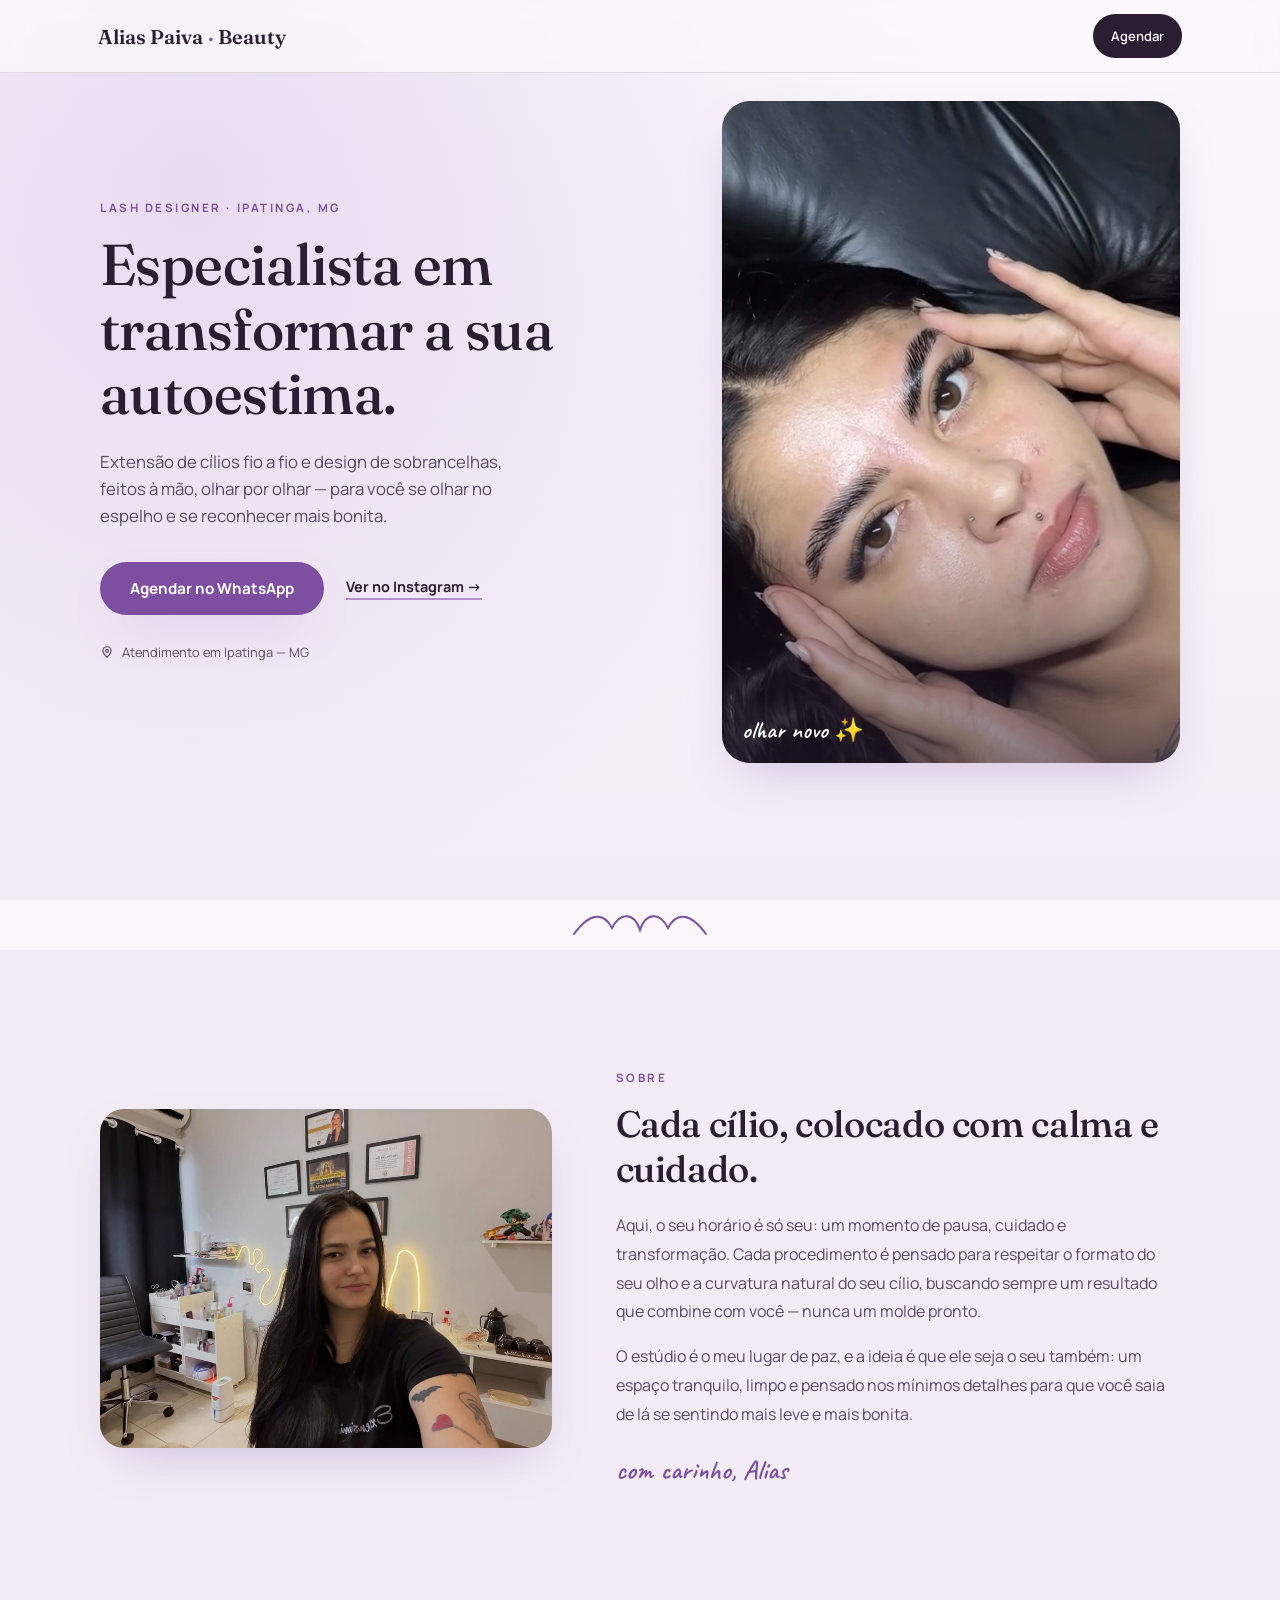
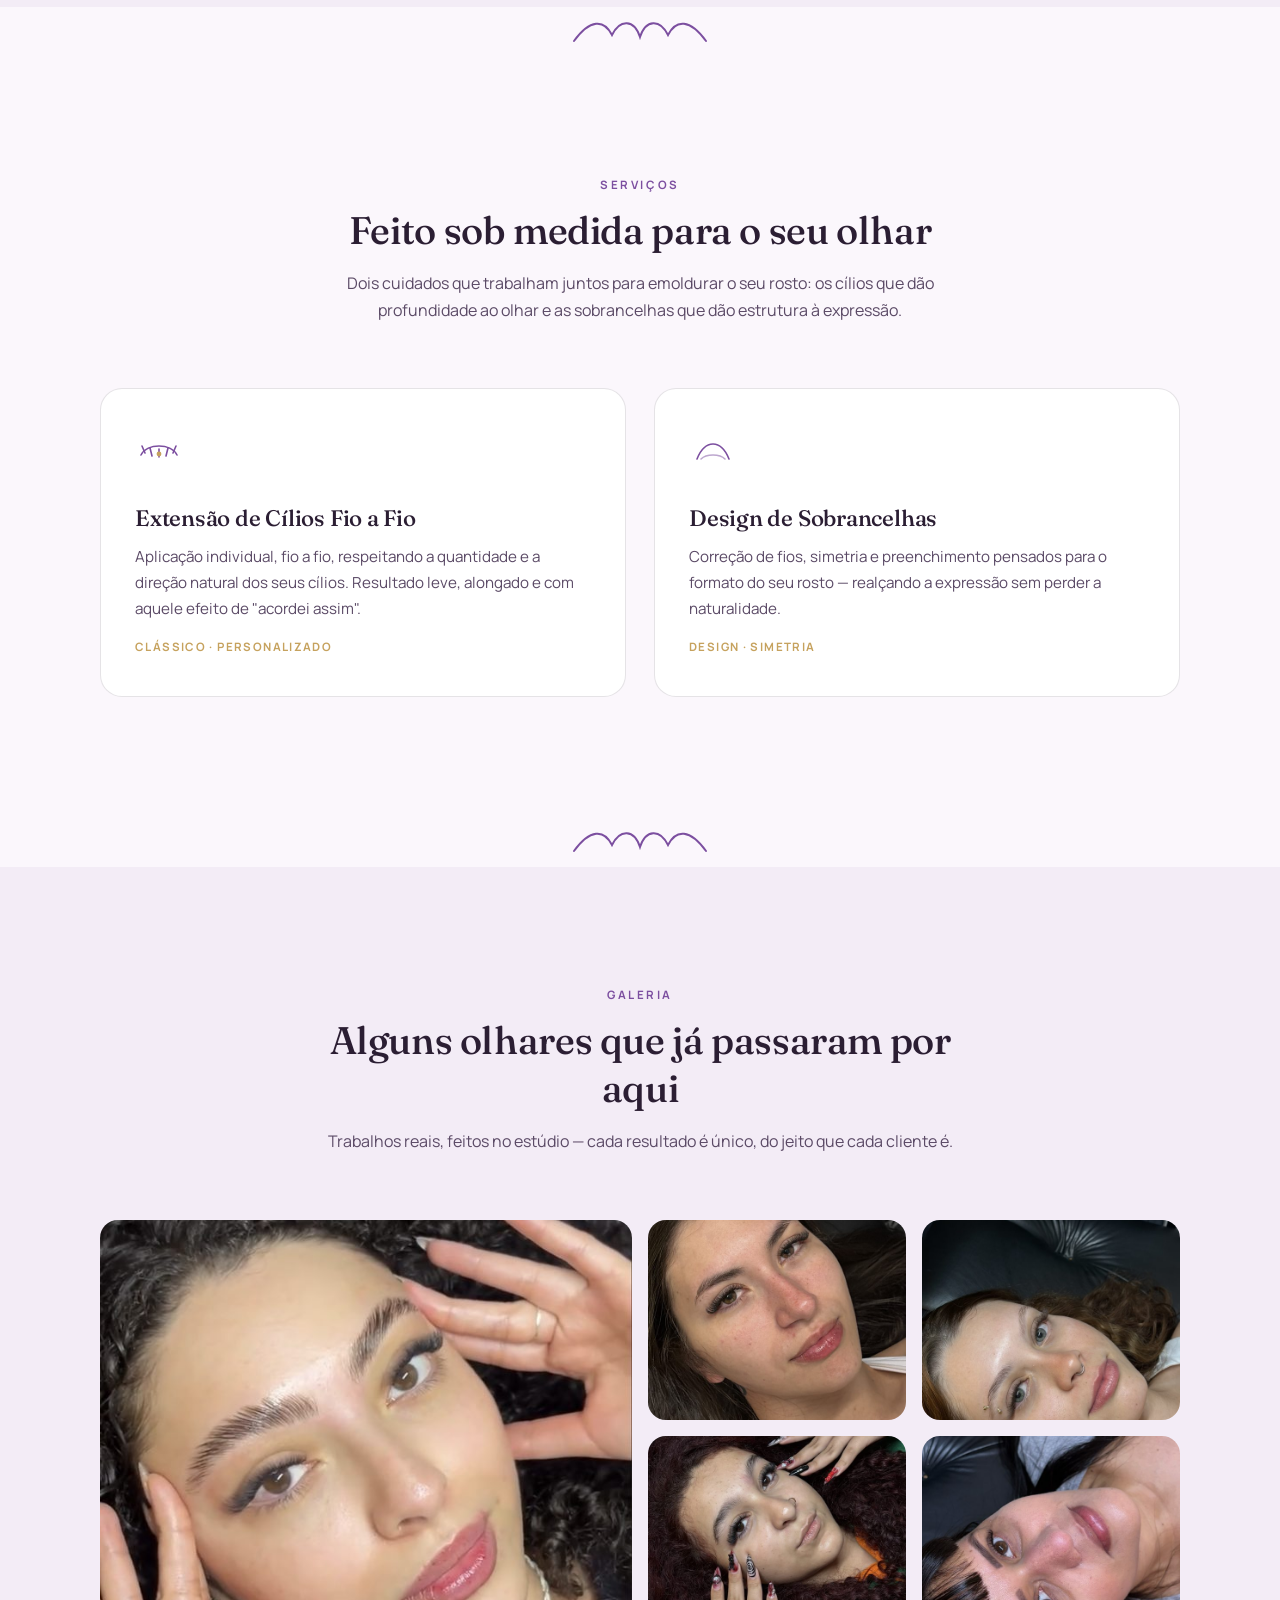
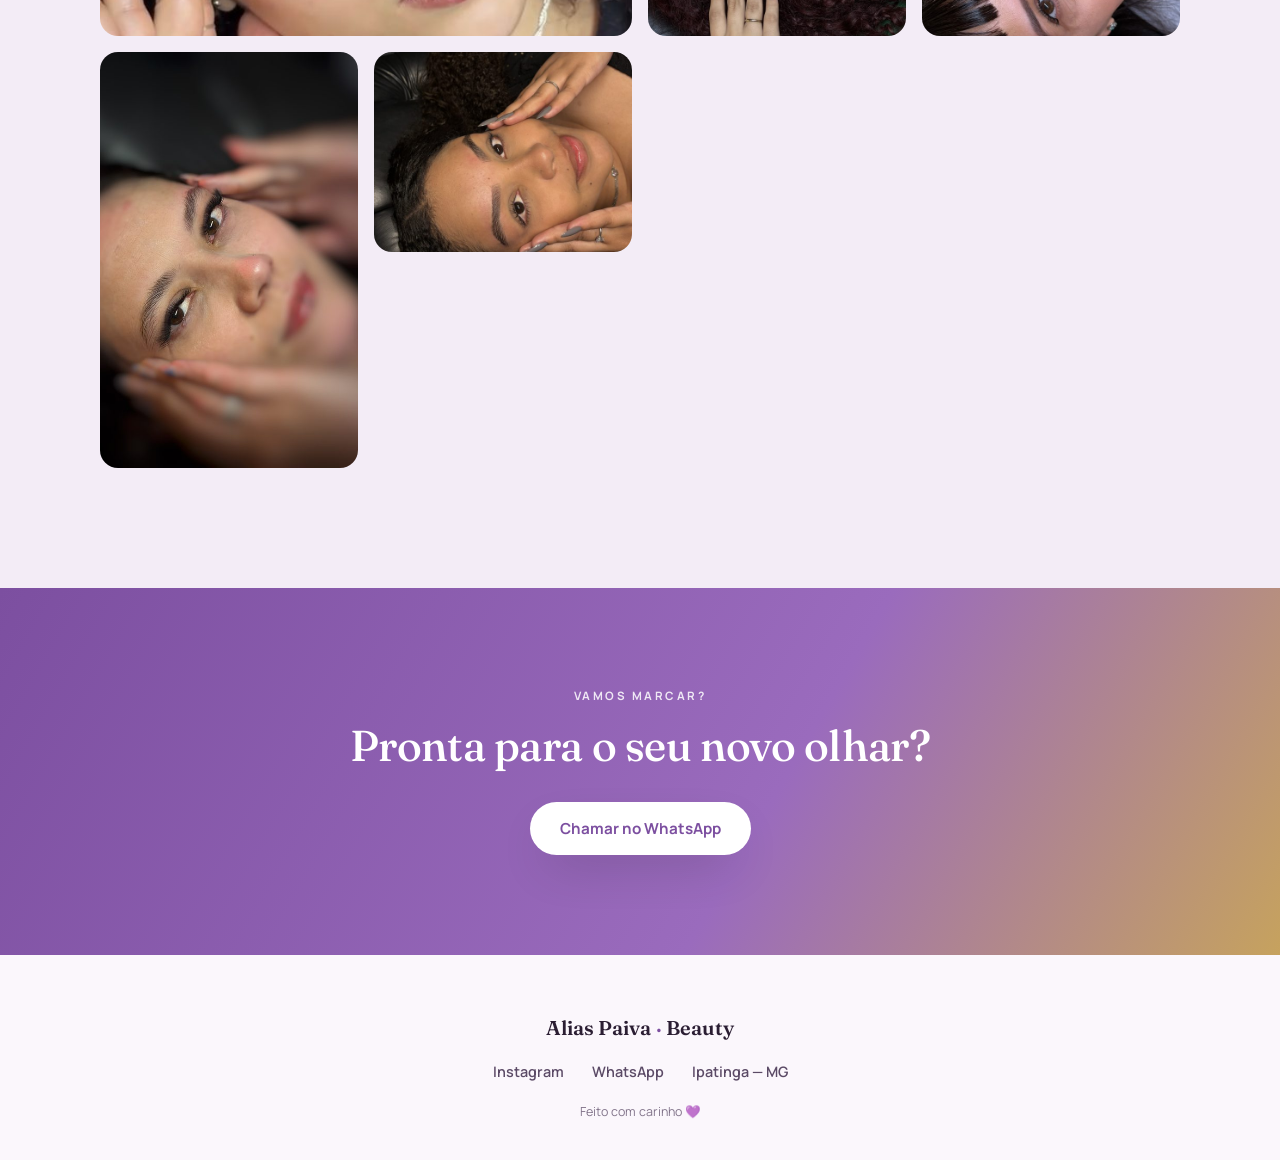
==== index.html @ c41617a6 "Atualizando-website" ====
<!DOCTYPE html>
<html lang="pt-BR">
<head>
<meta charset="UTF-8">
<meta name="viewport" content="width=device-width, initial-scale=1.0">
<title>Alias Paiva Beauty — Lash Designer em Ipatinga, MG</title>
<link rel="preconnect" href="https://fonts.googleapis.com">
<link rel="preconnect" href="https://fonts.gstatic.com" crossorigin>
<link href="https://fonts.googleapis.com/css2?family=Fraunces:opsz,wght@9..144,300;9..144,400;9..144,500;9..144,600;9..144,700&family=Manrope:wght@400;500;600;700;800&family=Caveat:wght@500;600&display=swap" rel="stylesheet">
<link rel="stylesheet" href="css/style.css">
</head>
<body>

<header>
  <div class="nav-inner">
    <div class="logotype">Alias Paiva <span class="dot">·</span> Beauty</div>
    <a class="nav-cta" href="https://api.whatsapp.com/send/?phone=553180142400&text=Ol%C3%A1!%20Vim%20pelo%20site%20e%20quero%20agendar%20um%20hor%C3%A1rio%20%F0%9F%92%9C" target="_blank" rel="noopener">Agendar</a>
  </div>
</header>

<section class="hero">
  <div class="hero-bg"></div>
  <div class="container hero-grid">
    <div class="hero-copy">
      <div class="eyebrow">Lash Designer · Ipatinga, MG</div>
      <h1>Especialista em transformar a sua autoestima.</h1>
      <p>Extensão de cílios fio a fio e design de sobrancelhas, feitos à mão, olhar por olhar — para você se olhar no espelho e se reconhecer mais bonita.</p>
      <div class="hero-actions">
        <a class="btn-primary" href="https://api.whatsapp.com/send/?phone=553180142400&text=Ol%C3%A1!%20Vim%20pelo%20site%20e%20quero%20agendar%20um%20hor%C3%A1rio%20%F0%9F%92%9C" target="_blank" rel="noopener">
          Agendar no WhatsApp
        </a>
        <a class="btn-secondary" href="https://www.instagram.com/_aliaspaivabeauty/" target="_blank" rel="noopener">Ver no Instagram →</a>
      </div>
      <div class="location-badge">
        <svg viewBox="0 0 24 24" fill="none" stroke="currentColor" stroke-width="2"><path d="M12 21s-7-6.2-7-11a7 7 0 0 1 14 0c0 4.8-7 11-7 11z"/><circle cx="12" cy="10" r="2.5"/></svg>
        Atendimento em Ipatinga — MG
      </div>
    </div>
    <div class="hero-photo">
      <img src="images/hero.jpg" alt="Resultado de extensão de cílios fio a fio feito por Alias Paiva">
      <div class="hero-photo-caption">olhar novo ✨</div>
    </div>
  </div>
</section>

<div class="lash-divider">
  <svg viewBox="0 0 140 34"><path d="M4 26 C 20 4, 34 4, 42 20 C 50 4, 64 4, 70 22 C 76 4, 90 4, 98 20 C 106 4, 120 4, 136 26"/></svg>
</div>

<section class="about">
  <div class="container about-grid">
    <div class="about-photo reveal">
      <img src="images/about.jpg" alt="Alias Paiva em seu espaço de trabalho, o estúdio de lash design">
    </div>
    <div class="about-copy reveal">
      <div class="eyebrow">Sobre</div>
      <h2>Cada cílio, colocado com calma e cuidado.</h2>
      <p>Aqui, o seu horário é só seu: um momento de pausa, cuidado e transformação. Cada procedimento é pensado para respeitar o formato do seu olho e a curvatura natural do seu cílio, buscando sempre um resultado que combine com você — nunca um molde pronto.</p>
      <p>O estúdio é o meu lugar de paz, e a ideia é que ele seja o seu também: um espaço tranquilo, limpo e pensado nos mínimos detalhes para que você saia de lá se sentindo mais leve e mais bonita.</p>
      <div class="about-signature script">com carinho, Alias</div>
    </div>
  </div>
</section>

<div class="lash-divider">
  <svg viewBox="0 0 140 34"><path d="M4 26 C 20 4, 34 4, 42 20 C 50 4, 64 4, 70 22 C 76 4, 90 4, 98 20 C 106 4, 120 4, 136 26"/></svg>
</div>

<section class="services">
  <div class="container">
    <div class="section-head reveal">
      <div class="eyebrow">Serviços</div>
      <h2>Feito sob medida para o seu olhar</h2>
      <p>Dois cuidados que trabalham juntos para emoldurar o seu rosto: os cílios que dão profundidade ao olhar e as sobrancelhas que dão estrutura à expressão.</p>
    </div>
    <div class="services-grid">
      <div class="service-card reveal">
        <svg class="service-icon" viewBox="0 0 48 48" fill="none" stroke="#7C4FA0" stroke-width="1.6"><path d="M6 26c6-12 30-12 36 0" stroke-linecap="round"/><path d="M10 24 L7 17M17 27 L15 19M24 28 L24 20M31 27 L33 19M38 24 L41 17" stroke-linecap="round"/><circle cx="24" cy="25" r="2.4" fill="#C6A25E" stroke="none"/></svg>
        <h3>Extensão de Cílios Fio a Fio</h3>
        <p>Aplicação individual, fio a fio, respeitando a quantidade e a direção natural dos seus cílios. Resultado leve, alongado e com aquele efeito de "acordei assim".</p>
        <span class="tag">Clássico · Personalizado</span>
      </div>
      <div class="service-card reveal">
        <svg class="service-icon" viewBox="0 0 48 48" fill="none" stroke="#7C4FA0" stroke-width="1.6"><path d="M8 30c4-10 10-15 16-15s12 5 16 15" stroke-linecap="round"/><path d="M12 30c3-3 6-4 12-4s9 1 12 4" stroke-linecap="round" opacity="0.5"/></svg>
        <h3>Design de Sobrancelhas</h3>
        <p>Correção de fios, simetria e preenchimento pensados para o formato do seu rosto — realçando a expressão sem perder a naturalidade.</p>
        <span class="tag">Design · Simetria</span>
      </div>
    </div>
  </div>
</section>

<div class="lash-divider">
  <svg viewBox="0 0 140 34"><path d="M4 26 C 20 4, 34 4, 42 20 C 50 4, 64 4, 70 22 C 76 4, 90 4, 98 20 C 106 4, 120 4, 136 26"/></svg>
</div>

<section class="gallery">
  <div class="container">
    <div class="section-head reveal">
      <div class="eyebrow">Galeria</div>
      <h2>Alguns olhares que já passaram por aqui</h2>
      <p>Trabalhos reais, feitos no estúdio — cada resultado é único, do jeito que cada cliente é.</p>
    </div>
    <div class="gallery-grid">
      <div class="gallery-item reveal"><img src="images/gallery1.jpg" alt="Resultado combo cílios e sobrancelha em cliente de cabelo cacheado" loading="lazy"><span class="gallery-cap">Combo completo</span></div>
      <div class="gallery-item reveal"><img src="images/gallery2.jpg" alt="Detalhe de sobrancelha e cílios finalizados" loading="lazy"><span class="gallery-cap">Detalhe do olhar</span></div>
      <div class="gallery-item reveal"><img src="images/gallery3.jpg" alt="Resultado de cílios com olhos verdes" loading="lazy"><span class="gallery-cap">Efeito alongado</span></div>
      <div class="gallery-item reveal"><img src="images/gallery4.jpg" alt="Cliente após procedimento de lash design com unhas decoradas" loading="lazy"><span class="gallery-cap">Resultado do dia</span></div>
      <div class="gallery-item reveal"><img src="images/gallery5.jpg" alt="Detalhe de aplicação de cílios" loading="lazy"><span class="gallery-cap">No detalhe</span></div>
      <div class="gallery-item reveal"><img src="images/gallery6.jpg" alt="Resultado de extensão de cílios fio a fio, olhar aberto" loading="lazy"><span class="gallery-cap">Fio a fio · natural</span></div>
      <div class="gallery-item reveal"><img src="images/gallery7.jpg" alt="Resultado final de design de sobrancelha e cílios" loading="lazy"><span class="gallery-cap">Sobrancelha + cílios</span></div>
    </div>
  </div>
</section>

<section class="cta-band">
  <div class="container">
    <div class="eyebrow reveal">Vamos marcar?</div>
    <h2 class="reveal">Pronta para o seu novo olhar?</h2>
    <a class="btn-primary reveal" href="https://api.whatsapp.com/send/?phone=553180142400&text=Ol%C3%A1!%20Vim%20pelo%20site%20e%20quero%20agendar%20um%20hor%C3%A1rio%20%F0%9F%92%9C" target="_blank" rel="noopener">Chamar no WhatsApp</a>
  </div>
</section>

<footer>
  <div class="container">
    <div class="logotype">Alias Paiva <span class="dot">·</span> Beauty</div>
    <div class="footer-links">
      <a href="https://www.instagram.com/_aliaspaivabeauty/" target="_blank" rel="noopener">Instagram</a>
      <a href="https://api.whatsapp.com/send/?phone=553180142400" target="_blank" rel="noopener">WhatsApp</a>
      <a href="#top">Ipatinga — MG</a>
    </div>
    <div class="fine">Feito com carinho 💜</div>
  </div>
</footer>

<script src="js/script.js"></script>

</body>
</html>
---- css/style.css ----
:root{
    --cream:#FBF7FC;
    --cream-2:#F3ECF6;
    --plum:#2B1E33;
    --plum-soft:#5B4A66;
    --lilac:#B48FCE;
    --lilac-deep:#7C4FA0;
    --lilac-pale:#E7D9F0;
    --gold:#C6A25E;
    --blush:#F1DEE5;
    --line:rgba(43,30,51,0.12);
    --shadow: 0 20px 50px -20px rgba(124,79,160,0.35);
  }

  *{margin:0;padding:0;box-sizing:border-box;}

  html{scroll-behavior:smooth;}

  body{
    font-family:'Manrope', sans-serif;
    background:var(--cream);
    color:var(--plum);
    -webkit-font-smoothing:antialiased;
    overflow-x:hidden;
  }

  @media (prefers-reduced-motion: reduce){
    *{animation-duration:0.01ms !important; animation-iteration-count:1 !important; transition-duration:0.01ms !important; scroll-behavior:auto !important;}
  }

  h1,h2,h3, .display{
    font-family:'Fraunces', serif;
    font-weight:500;
    letter-spacing:-0.01em;
    color:var(--plum);
  }

  .script{
    font-family:'Caveat', cursive;
    font-weight:600;
    color:var(--lilac-deep);
  }

  a{color:inherit; text-decoration:none;}

  .container{
    max-width:1120px;
    margin:0 auto;
    padding:0 20px;
  }

  .eyebrow{
    font-size:0.72rem;
    letter-spacing:0.22em;
    text-transform:uppercase;
    font-weight:700;
    color:var(--lilac-deep);
  }

  /* ---------- SIGNATURE SVG LASH DIVIDER ---------- */
  .lash-divider{
    display:flex;
    justify-content:center;
    padding:8px 0;
  }
  .lash-divider svg{
    width:140px;
    height:34px;
    overflow:visible;
  }
  .lash-divider path{
    fill:none;
    stroke:var(--lilac-deep);
    stroke-width:2;
    stroke-linecap:round;
    stroke-dasharray:260;
    stroke-dashoffset:260;
    transition:stroke-dashoffset 1.4s cubic-bezier(.4,0,.2,1);
  }
  .lash-divider.in-view path{ stroke-dashoffset:0; }

  /* ---------- HEADER ---------- */
  header{
    position:fixed;
    top:0; left:0; right:0;
    z-index:100;
    background:rgba(251,247,252,0.82);
    backdrop-filter:blur(10px);
    border-bottom:1px solid var(--line);
  }
  .nav-inner{
    display:flex;
    align-items:center;
    justify-content:space-between;
    padding:14px 18px;
    max-width:1120px;
    margin:0 auto;
    gap:12px;
  }
  .logotype{
    display:flex;
    align-items:baseline;
    gap:5px;
    font-family:'Fraunces', serif;
    font-size:clamp(1rem, 3.6vw, 1.25rem);
    font-weight:600;
    white-space:nowrap;
  }
  .logotype .dot{ color:var(--lilac-deep); }
  .nav-cta{
    display:inline-flex;
    align-items:center;
    gap:8px;
    background:var(--plum);
    color:var(--cream);
    padding:11px 18px;
    border-radius:999px;
    font-size:0.82rem;
    font-weight:600;
    white-space:nowrap;
    min-height:44px;
    transition:transform .25s ease, background .25s ease;
  }
  .nav-cta:hover{ background:var(--lilac-deep); transform:translateY(-2px); }

  /* ---------- HERO ---------- */
  .hero{
    position:relative;
    min-height:100svh;
    display:flex;
    align-items:center;
    padding-top:84px;
    overflow:hidden;
  }
  .hero-bg{
    position:absolute;
    inset:0;
    background:
      radial-gradient(circle at 15% 20%, rgba(180,143,206,0.25), transparent 55%),
      linear-gradient(180deg, var(--cream) 0%, var(--cream-2) 100%);
    z-index:0;
  }
  .hero-grid{
    position:relative;
    z-index:1;
    display:grid;
    grid-template-columns:1.05fr 0.85fr;
    gap:56px;
    align-items:center;
    width:100%;
  }
  .hero-copy .eyebrow{ margin-bottom:18px; }
  .hero-copy h1{
    font-size:clamp(1.9rem, 7vw, 3.6rem);
    line-height:1.12;
    margin-bottom:22px;
  }
  .hero-copy p{
    font-size:1.05rem;
    color:var(--plum-soft);
    max-width:440px;
    margin-bottom:32px;
    line-height:1.6;
  }
  .hero-actions{
    display:flex;
    align-items:center;
    gap:22px;
    flex-wrap:wrap;
  }
  .btn-primary{
    display:inline-flex;
    align-items:center;
    gap:10px;
    background:var(--lilac-deep);
    color:#fff;
    padding:16px 30px;
    border-radius:999px;
    font-weight:700;
    font-size:0.95rem;
    box-shadow:var(--shadow);
    transition:transform .25s ease, box-shadow .25s ease;
  }
  .btn-primary:hover{ transform:translateY(-3px); box-shadow:0 24px 46px -18px rgba(124,79,160,0.5); }
  .btn-secondary{
    font-weight:700;
    font-size:0.9rem;
    color:var(--plum);
    border-bottom:2px solid var(--lilac);
    padding-bottom:2px;
  }
  .location-badge{
    display:inline-flex;
    align-items:center;
    gap:8px;
    font-size:0.8rem;
    color:var(--plum-soft);
    margin-top:28px;
  }
  .location-badge svg{ width:14px; height:14px; }

  .hero-photo{
    position:relative;
    border-radius:28px;
    overflow:hidden;
    aspect-ratio:9/13;
    box-shadow:var(--shadow);
    animation:kenburns 18s ease-in-out infinite alternate;
  }
  .hero-photo img{
    width:100%; height:100%; object-fit:cover; display:block;
  }
  .hero-photo::after{
    content:'';
    position:absolute; inset:0;
    background:linear-gradient(180deg, transparent 55%, rgba(43,30,51,0.55) 100%);
  }
  .hero-photo-caption{
    position:absolute;
    left:20px; bottom:18px;
    z-index:2;
    color:#fff;
    font-family:'Caveat', cursive;
    font-size:1.5rem;
    font-weight:600;
  }
  @keyframes kenburns{
    0%{ transform:scale(1); }
    100%{ transform:scale(1.06); }
  }

  /* ---------- SECTION GENERIC ---------- */
  section{ position:relative; padding:120px 0; }
  .reveal{
    opacity:0;
    transform:translateY(28px);
    transition:opacity .9s ease, transform .9s ease;
  }
  .reveal.in-view{ opacity:1; transform:translateY(0); }

  .section-head{
    text-align:center;
    max-width:640px;
    margin:0 auto 64px;
  }
  .section-head h2{
    font-size:clamp(1.8rem, 3vw, 2.5rem);
    margin-top:14px;
  }
  .section-head p{
    color:var(--plum-soft);
    margin-top:16px;
    line-height:1.7;
  }

  /* ---------- ABOUT ---------- */
  .about{ background:var(--cream-2); }
  .about-grid{
    display:grid;
    grid-template-columns:0.8fr 1fr;
    gap:64px;
    align-items:center;
  }
  .about-photo{
    position:relative;
    border-radius:24px;
    overflow:hidden;
    box-shadow:var(--shadow);
  }
  .about-photo img{ width:100%; display:block; }
  .about-photo::before{
    content:'';
    position:absolute;
    inset:-14px;
    border:1.5px solid var(--lilac);
    border-radius:30px;
    z-index:-1;
    transform:translate(14px,14px);
  }
  .about-copy .eyebrow{ margin-bottom:16px; }
  .about-copy h2{ font-size:clamp(1.7rem,3vw,2.3rem); margin-bottom:20px; }
  .about-copy p{ color:var(--plum-soft); line-height:1.8; margin-bottom:16px; }
  .about-signature{ margin-top:24px; font-size:1.7rem; }

  /* ---------- SERVICES ---------- */
  .services-grid{
    display:grid;
    grid-template-columns:repeat(2, 1fr);
    gap:28px;
  }
  .service-card{
    background:#fff;
    border:1px solid var(--line);
    border-radius:22px;
    padding:40px 34px;
    transition:transform .35s ease, box-shadow .35s ease;
  }
  .service-card:hover{ transform:translateY(-6px); box-shadow:var(--shadow); }
  .service-icon{
    width:48px; height:48px;
    margin-bottom:22px;
  }
  .service-card h3{ font-size:1.4rem; margin-bottom:12px; }
  .service-card p{ color:var(--plum-soft); line-height:1.7; font-size:0.95rem; }
  .service-card .tag{
    display:inline-block;
    margin-top:18px;
    font-size:0.72rem;
    letter-spacing:0.12em;
    text-transform:uppercase;
    font-weight:700;
    color:var(--gold);
  }

  /* ---------- GALLERY ---------- */
  .gallery{ background:var(--cream-2); }
  .gallery-grid{
    display:grid;
    grid-template-columns:repeat(4, 1fr);
    grid-auto-rows:200px;
    gap:16px;
  }
  .gallery-item{
    position:relative;
    border-radius:18px;
    overflow:hidden;
    cursor:pointer;
  }
  .gallery-item:nth-child(1){ grid-row:span 2; grid-column:span 2; }
  .gallery-item:nth-child(6){ grid-row:span 2; }
  .gallery-item img{
    width:100%; height:100%; object-fit:cover; display:block;
    transition:transform .6s ease;
  }
  .gallery-item:hover img{ transform:scale(1.08); }
  .gallery-item::after{
    content:'';
    position:absolute; inset:0;
    background:linear-gradient(180deg, transparent 60%, rgba(43,30,51,0.45) 100%);
    opacity:0;
    transition:opacity .4s ease;
  }
  .gallery-item:hover::after{ opacity:1; }
  .gallery-cap{
    position:absolute; left:16px; bottom:14px;
    color:#fff; font-size:0.8rem; font-weight:600;
    opacity:0; transform:translateY(8px);
    transition:opacity .4s ease, transform .4s ease;
    z-index:2;
  }
  .gallery-item:hover .gallery-cap{ opacity:1; transform:translateY(0); }

  /* ---------- CTA BAND ---------- */
  .cta-band{
    background:linear-gradient(120deg, var(--lilac-deep), #9A6BBD 60%, var(--gold));
    color:#fff;
    text-align:center;
    padding:100px 0;
  }
  .cta-band .eyebrow{ color:rgba(255,255,255,0.85); }
  .cta-band h2{ color:#fff; font-size:clamp(1.9rem,4vw,2.7rem); margin:16px 0 30px; }
  .cta-band .btn-primary{
    background:#fff; color:var(--lilac-deep);
    box-shadow:0 20px 50px -18px rgba(0,0,0,0.3);
  }
  .cta-band .btn-primary:hover{ background:var(--plum); color:#fff; }

  /* ---------- FOOTER ---------- */
  footer{
    padding:60px 0 40px;
    text-align:center;
  }
  footer .logotype{ justify-content:center; margin-bottom:14px; }
  .footer-links{
    display:flex;
    justify-content:center;
    gap:28px;
    margin:22px 0;
    font-size:0.9rem;
    font-weight:600;
  }
  .footer-links a{ color:var(--plum-soft); transition:color .25s ease; }
  .footer-links a:hover{ color:var(--lilac-deep); }
  footer .fine{
    font-size:0.78rem;
    color:var(--plum-soft);
    opacity:0.75;
  }

  /* ---------- RESPONSIVE ---------- */
  @media (max-width: 880px){
    .hero-grid{ grid-template-columns:1fr; gap:36px; }
    .hero-photo{ order:-1; aspect-ratio:16/11; max-width:360px; margin:0 auto; }
    .hero-copy p{ max-width:none; }
    .about-grid{ grid-template-columns:1fr; gap:36px; }
    .about-photo::before{ display:none; }
    .services-grid{ grid-template-columns:1fr; }
    .gallery-grid{ grid-template-columns:repeat(2,1fr); grid-auto-rows:170px; }
    .gallery-item:nth-child(1){ grid-column:span 2; grid-row:span 2; }
    .gallery-item:nth-child(6){ grid-row:span 1; }
    section{ padding:72px 0; }
    /* hover reveals don't work on touch, so keep captions visible */
    .gallery-cap{ opacity:1; transform:translateY(0); }
    .gallery-item::after{ opacity:1; background:linear-gradient(180deg, transparent 45%, rgba(43,30,51,0.5) 100%); }
  }

  @media (max-width: 520px){
    .container{ padding:0 16px; }
    .nav-cta{ padding:10px 15px; font-size:0.78rem; }
    .hero{ padding-top:76px; }
    .hero-actions{ flex-direction:column; align-items:flex-start; gap:16px; width:100%; }
    .btn-primary{ width:100%; justify-content:center; padding:15px 24px; }
    .hero-photo{ max-width:100%; aspect-ratio:4/5; }
    section{ padding:56px 0; }
    .section-head{ margin-bottom:40px; }
    .service-card{ padding:30px 24px; }
    .gallery-grid{ gap:10px; grid-auto-rows:150px; }
    .cta-band{ padding:70px 0; }
    .cta-band .btn-primary{ width:auto; }
    .footer-links{ flex-wrap:wrap; gap:16px 22px; }
  }

  /* Larger tap targets on touch devices */
  @media (hover: none){
    .btn-primary, .nav-cta{ min-height:46px; }
    .footer-links a{ padding:6px 0; display:inline-block; }
  }

  :focus-visible{
    outline:3px solid var(--lilac-deep);
    outline-offset:3px;
  }
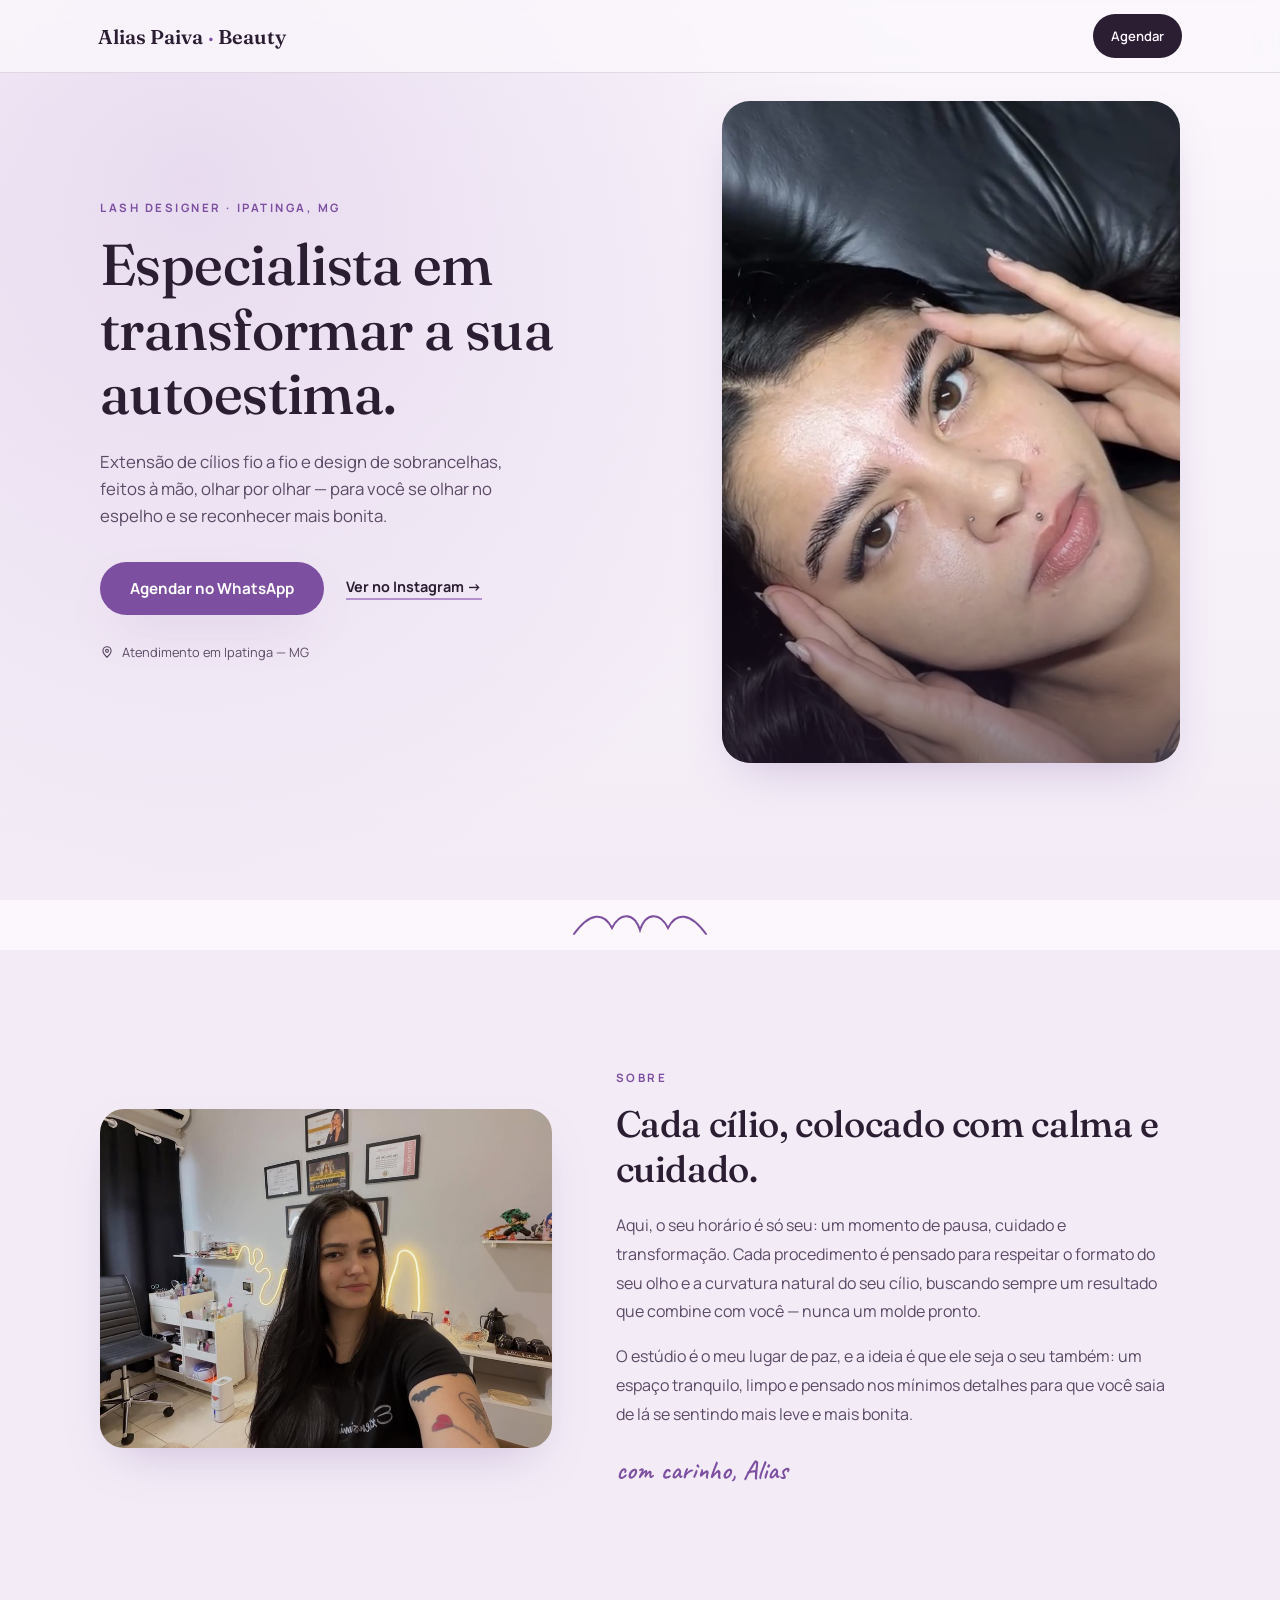
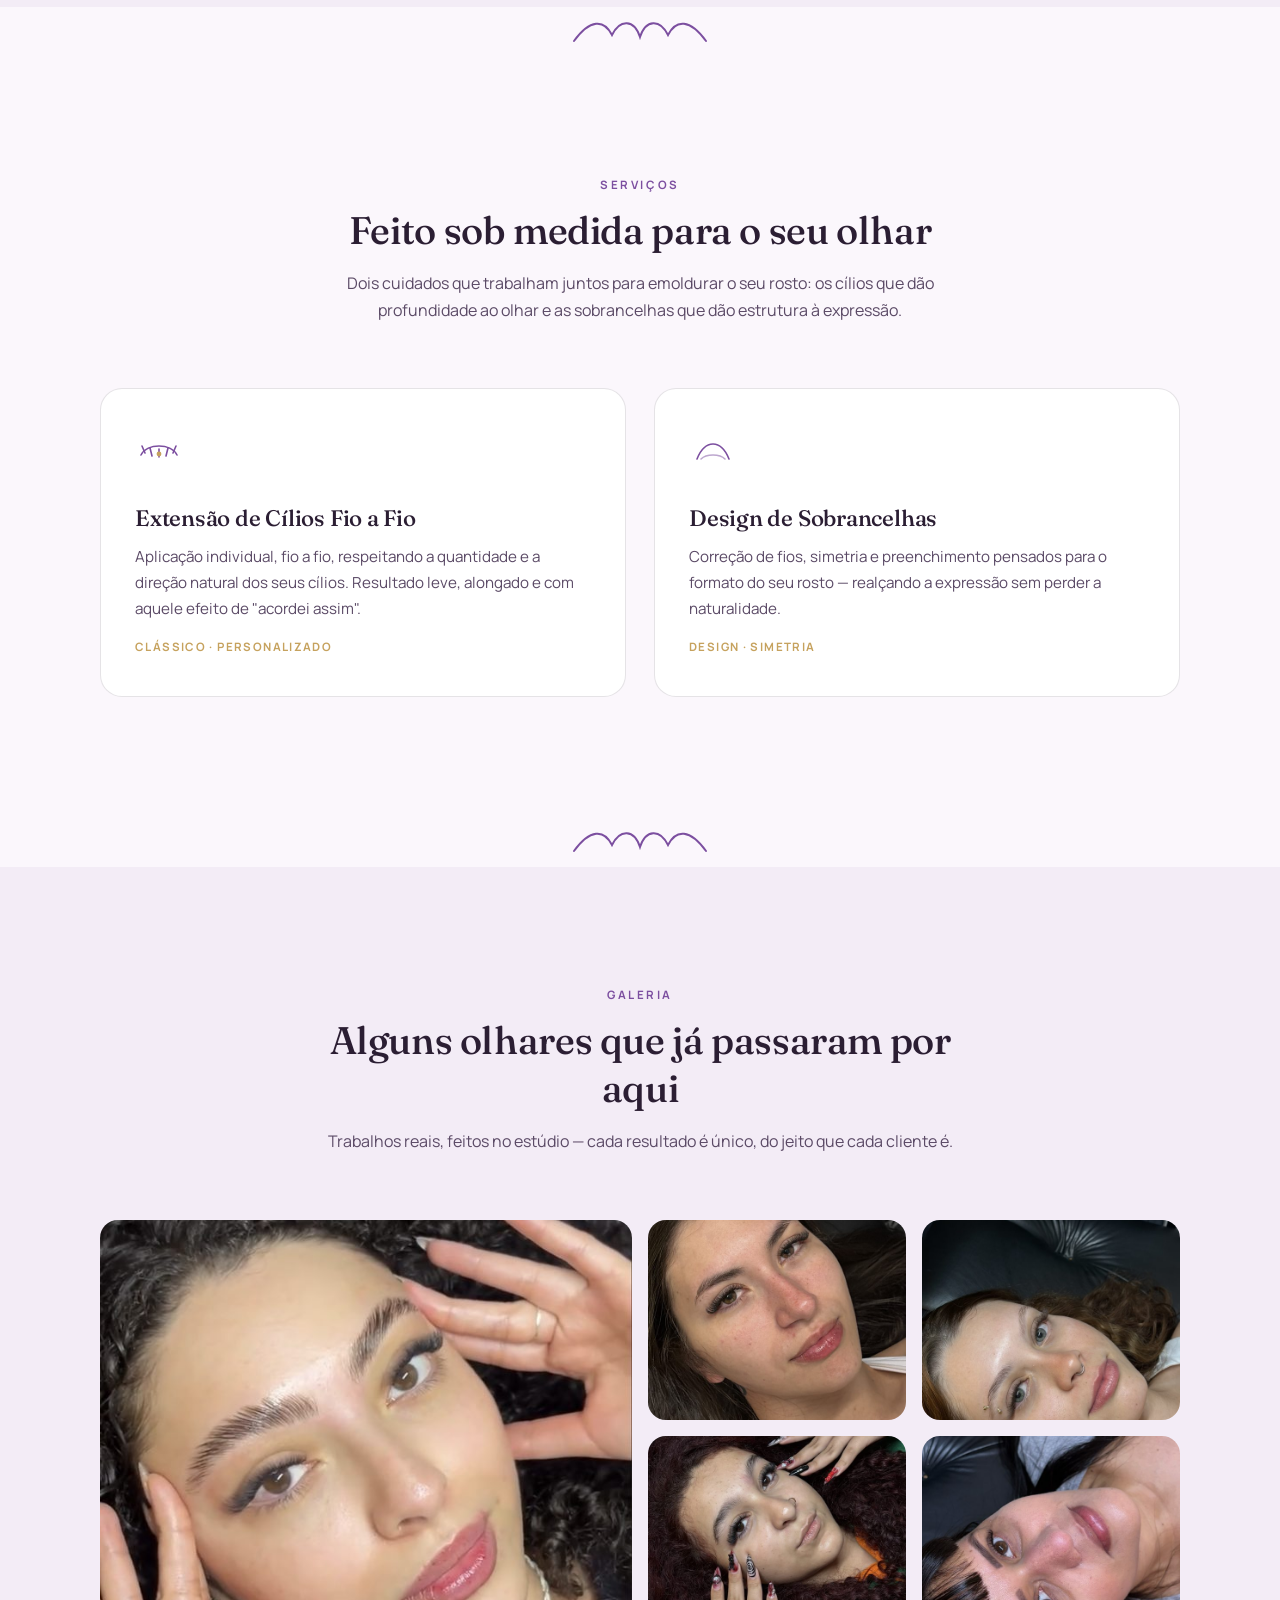
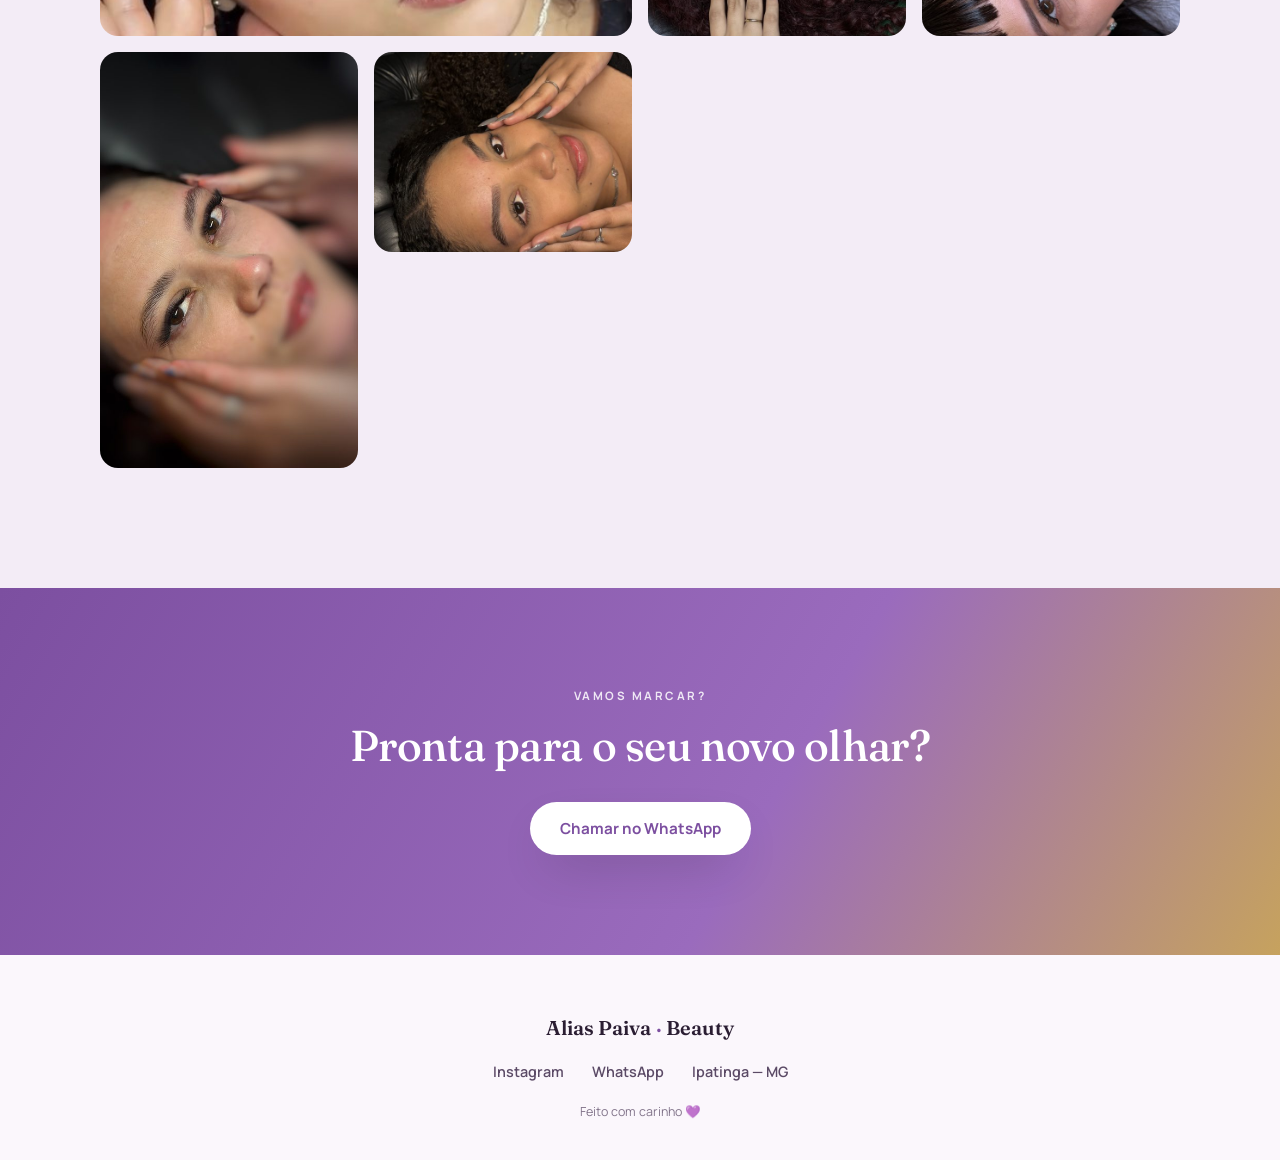
==== commit 6543d1ec: "Atualizando-website" ====
--- a/index.html
+++ b/index.html
@@ -38,7 +38,6 @@
     </div>
     <div class="hero-photo">
       <img src="images/hero.jpg" alt="Resultado de extensão de cílios fio a fio feito por Alias Paiva">
-      <div class="hero-photo-caption">olhar novo ✨</div>
     </div>
   </div>
 </section>
--- a/css/style.css
+++ b/css/style.css
@@ -214,15 +214,6 @@
     content:'';
     position:absolute; inset:0;
     background:linear-gradient(180deg, transparent 55%, rgba(43,30,51,0.55) 100%);
-  }
-  .hero-photo-caption{
-    position:absolute;
-    left:20px; bottom:18px;
-    z-index:2;
-    color:#fff;
-    font-family:'Caveat', cursive;
-    font-size:1.5rem;
-    font-weight:600;
   }
   @keyframes kenburns{
     0%{ transform:scale(1); }
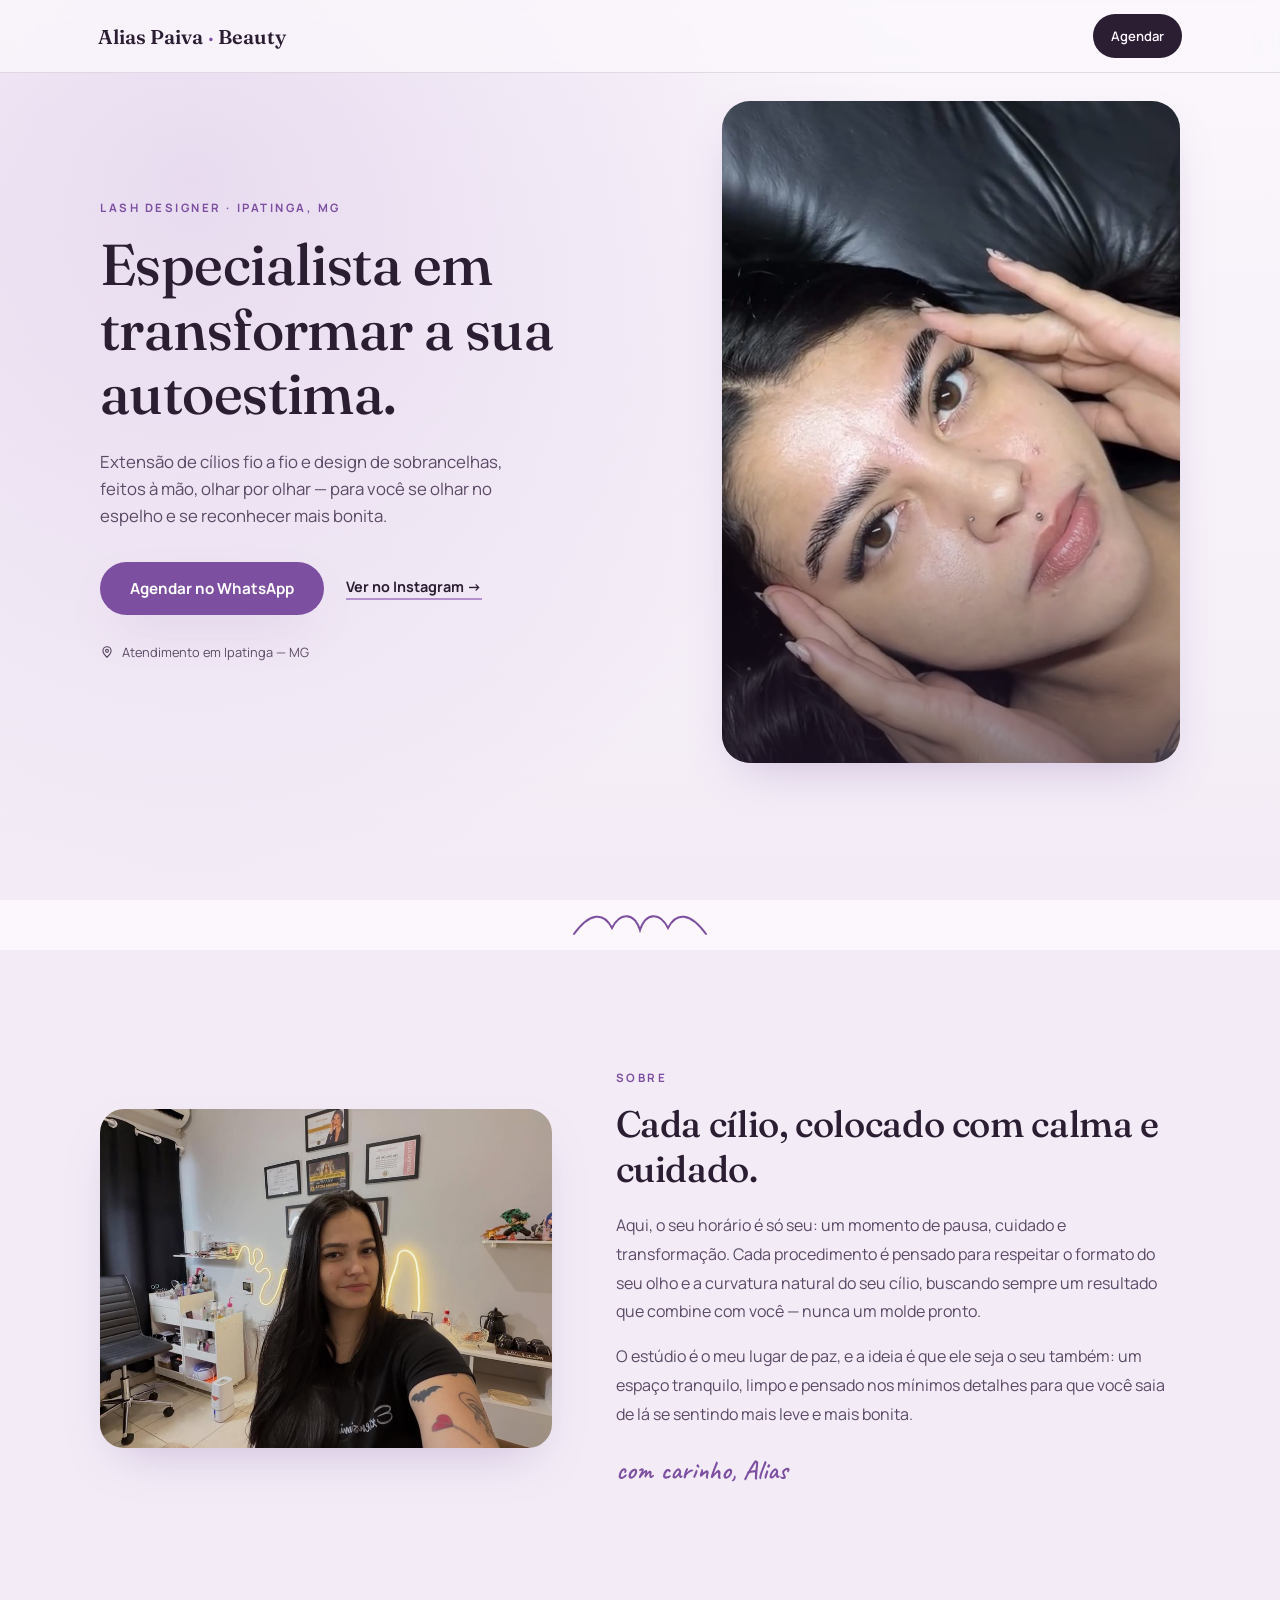
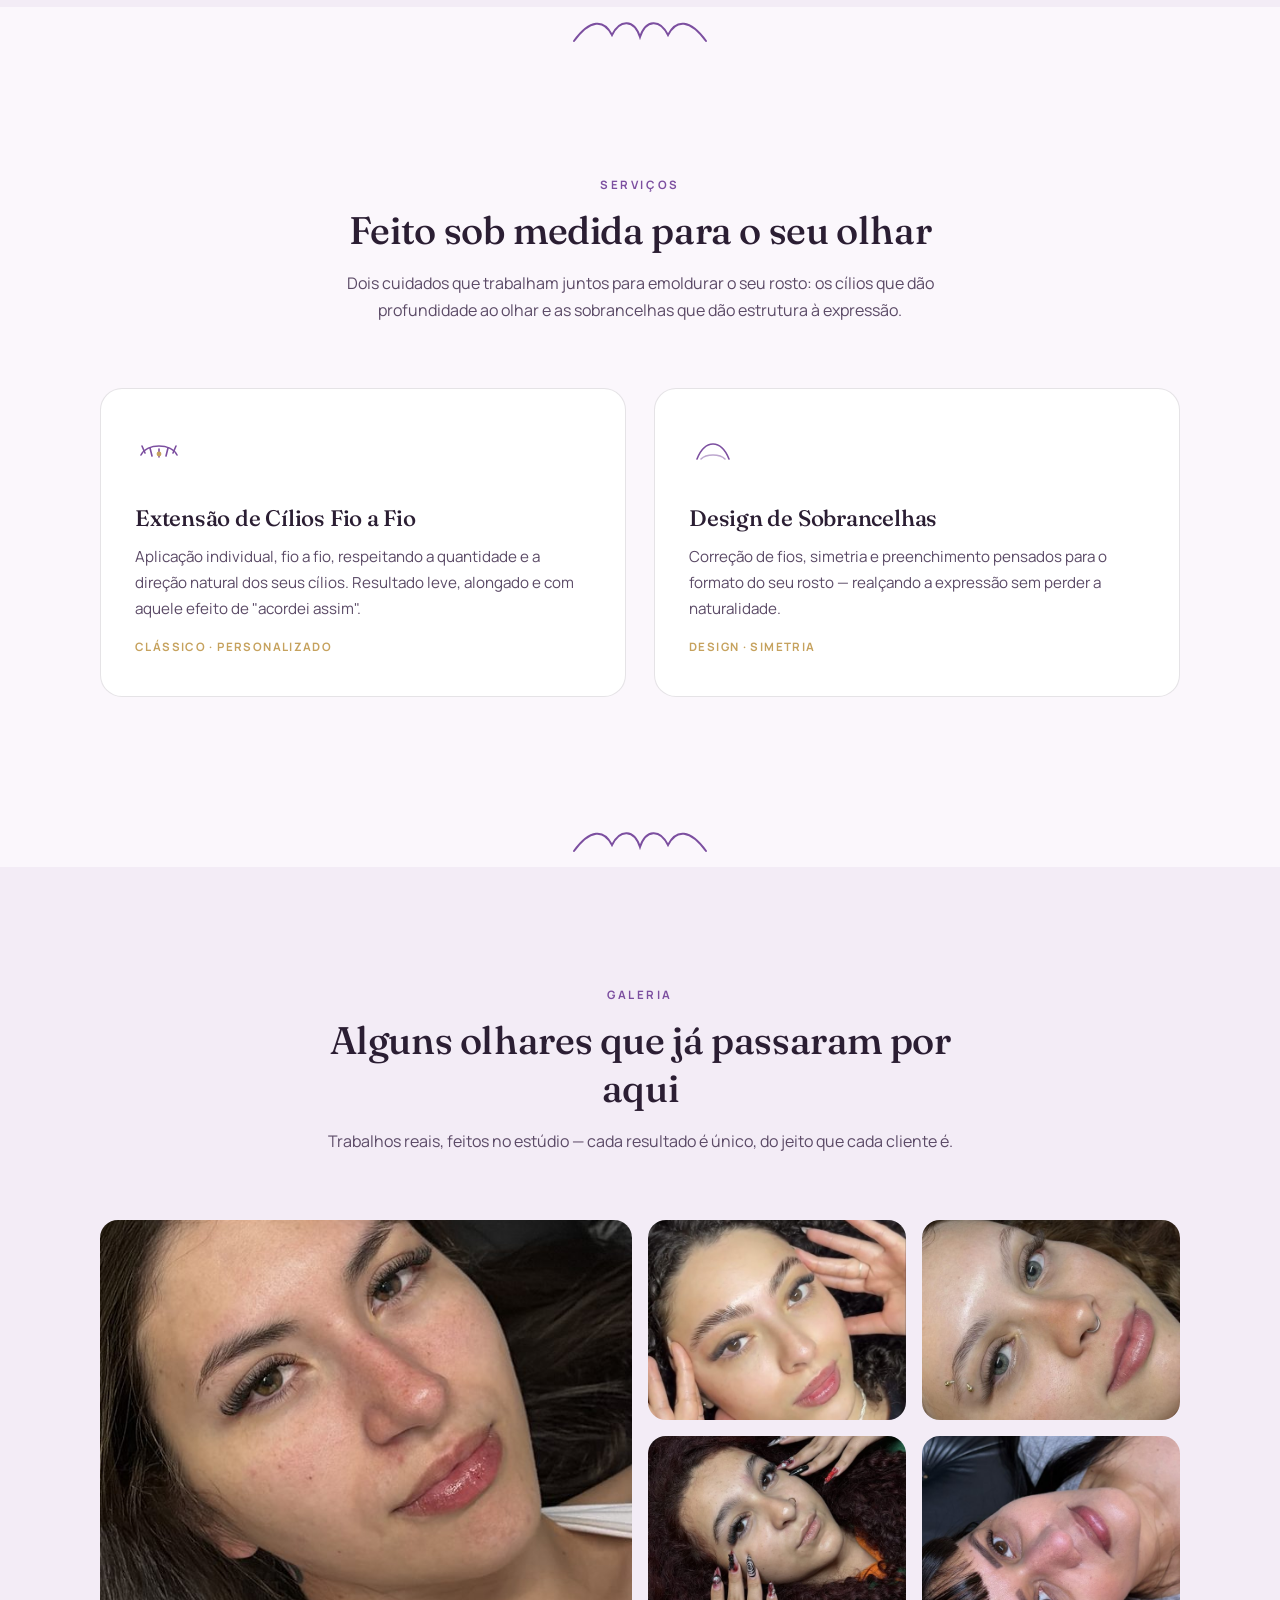
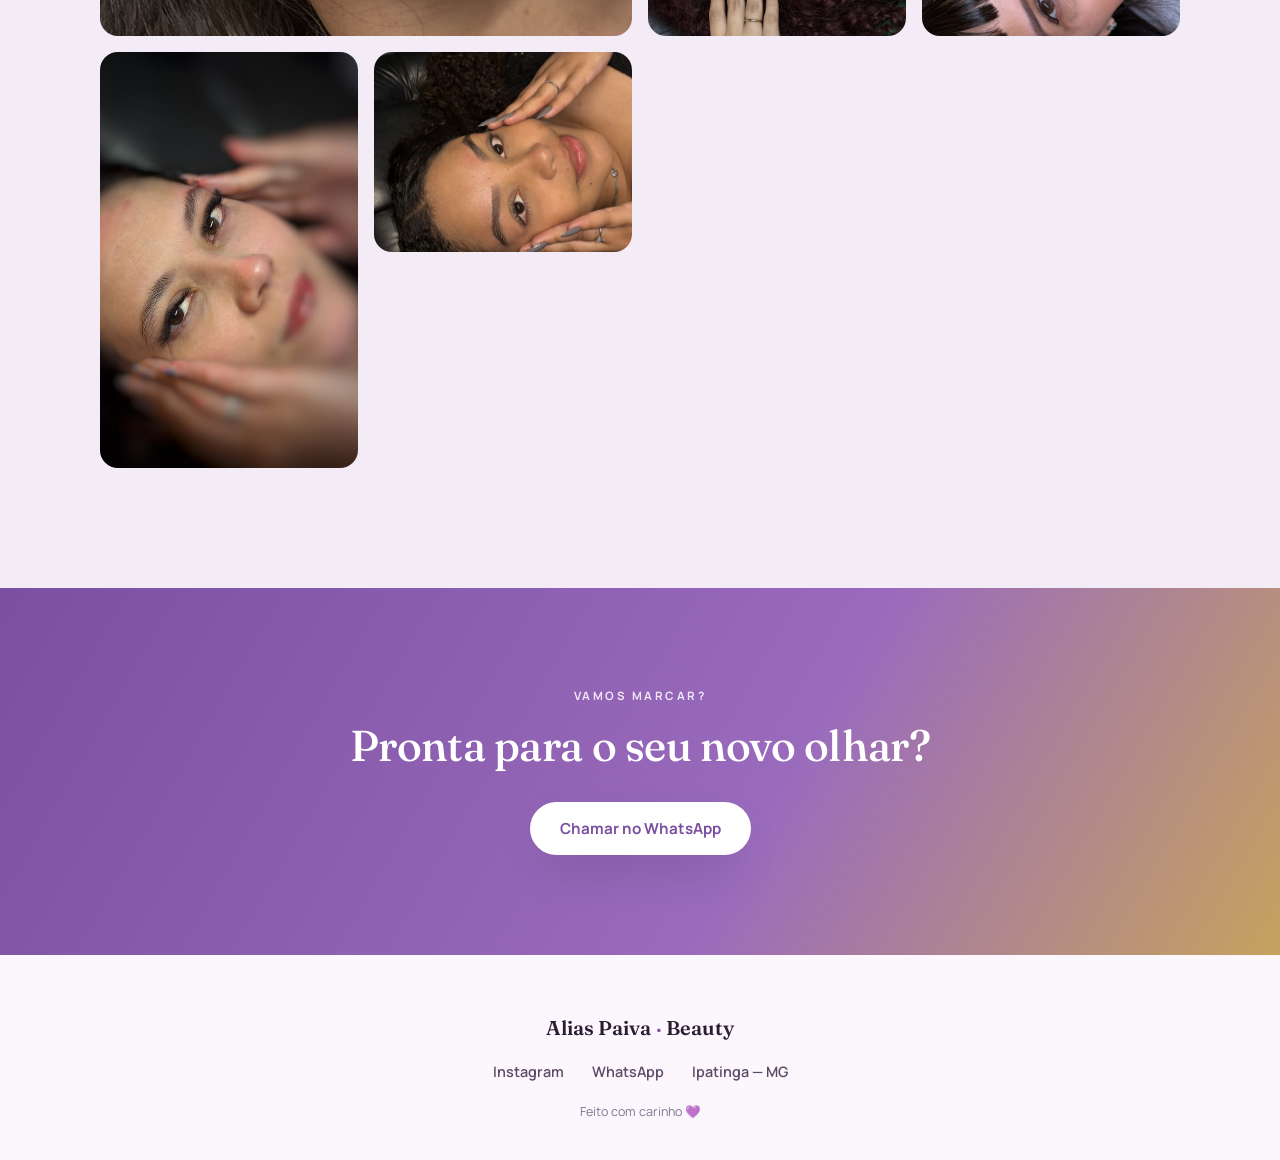
==== commit 332a5695: "Atualizando-website" ====
--- a/index.html
+++ b/index.html
@@ -4,6 +4,10 @@
 <meta charset="UTF-8">
 <meta name="viewport" content="width=device-width, initial-scale=1.0">
 <title>Alias Paiva Beauty — Lash Designer em Ipatinga, MG</title>
+<link rel="icon" type="image/png" sizes="32x32" href="images/favicon-32.png">
+<link rel="icon" type="image/png" sizes="16x16" href="images/favicon-16.png">
+<link rel="icon" type="image/png" sizes="192x192" href="images/favicon-192.png">
+<link rel="apple-touch-icon" sizes="180x180" href="images/favicon-180.png">
 <link rel="preconnect" href="https://fonts.googleapis.com">
 <link rel="preconnect" href="https://fonts.gstatic.com" crossorigin>
 <link href="https://fonts.googleapis.com/css2?family=Fraunces:opsz,wght@9..144,300;9..144,400;9..144,500;9..144,600;9..144,700&family=Manrope:wght@400;500;600;700;800&family=Caveat:wght@500;600&display=swap" rel="stylesheet">
@@ -101,13 +105,13 @@
       <p>Trabalhos reais, feitos no estúdio — cada resultado é único, do jeito que cada cliente é.</p>
     </div>
     <div class="gallery-grid">
-      <div class="gallery-item reveal"><img src="images/gallery1.jpg" alt="Resultado combo cílios e sobrancelha em cliente de cabelo cacheado" loading="lazy"><span class="gallery-cap">Combo completo</span></div>
-      <div class="gallery-item reveal"><img src="images/gallery2.jpg" alt="Detalhe de sobrancelha e cílios finalizados" loading="lazy"><span class="gallery-cap">Detalhe do olhar</span></div>
-      <div class="gallery-item reveal"><img src="images/gallery3.jpg" alt="Resultado de cílios com olhos verdes" loading="lazy"><span class="gallery-cap">Efeito alongado</span></div>
-      <div class="gallery-item reveal"><img src="images/gallery4.jpg" alt="Cliente após procedimento de lash design com unhas decoradas" loading="lazy"><span class="gallery-cap">Resultado do dia</span></div>
-      <div class="gallery-item reveal"><img src="images/gallery5.jpg" alt="Detalhe de aplicação de cílios" loading="lazy"><span class="gallery-cap">No detalhe</span></div>
-      <div class="gallery-item reveal"><img src="images/gallery6.jpg" alt="Resultado de extensão de cílios fio a fio, olhar aberto" loading="lazy"><span class="gallery-cap">Fio a fio · natural</span></div>
-      <div class="gallery-item reveal"><img src="images/gallery7.jpg" alt="Resultado final de design de sobrancelha e cílios" loading="lazy"><span class="gallery-cap">Sobrancelha + cílios</span></div>
+      <div class="gallery-item reveal"><img src="images/gallery1.jpg" alt="Resultado de extensão de cílios fio a fio, detalhe do olhar" loading="lazy"></div>
+      <div class="gallery-item reveal"><img src="images/gallery2.jpg" alt="Resultado combo cílios e sobrancelha em cliente de cabelo cacheado" loading="lazy"></div>
+      <div class="gallery-item reveal"><img src="images/gallery3.jpg" alt="Resultado de cílios com olhos verdes" loading="lazy"></div>
+      <div class="gallery-item reveal"><img src="images/gallery4.jpg" alt="Cliente após procedimento de lash design com unhas decoradas" loading="lazy"></div>
+      <div class="gallery-item reveal"><img src="images/gallery5.jpg" alt="Detalhe de aplicação de cílios" loading="lazy"></div>
+      <div class="gallery-item reveal"><img src="images/gallery6.jpg" alt="Resultado de extensão de cílios fio a fio, olhar aberto" loading="lazy"></div>
+      <div class="gallery-item reveal"><img src="images/gallery7.jpg" alt="Resultado final de design de sobrancelha e cílios" loading="lazy"></div>
     </div>
   </div>
 </section>
--- a/css/style.css
+++ b/css/style.css
@@ -332,14 +332,6 @@
     transition:opacity .4s ease;
   }
   .gallery-item:hover::after{ opacity:1; }
-  .gallery-cap{
-    position:absolute; left:16px; bottom:14px;
-    color:#fff; font-size:0.8rem; font-weight:600;
-    opacity:0; transform:translateY(8px);
-    transition:opacity .4s ease, transform .4s ease;
-    z-index:2;
-  }
-  .gallery-item:hover .gallery-cap{ opacity:1; transform:translateY(0); }
 
   /* ---------- CTA BAND ---------- */
   .cta-band{
@@ -390,9 +382,6 @@
     .gallery-item:nth-child(1){ grid-column:span 2; grid-row:span 2; }
     .gallery-item:nth-child(6){ grid-row:span 1; }
     section{ padding:72px 0; }
-    /* hover reveals don't work on touch, so keep captions visible */
-    .gallery-cap{ opacity:1; transform:translateY(0); }
-    .gallery-item::after{ opacity:1; background:linear-gradient(180deg, transparent 45%, rgba(43,30,51,0.5) 100%); }
   }
 
   @media (max-width: 520px){
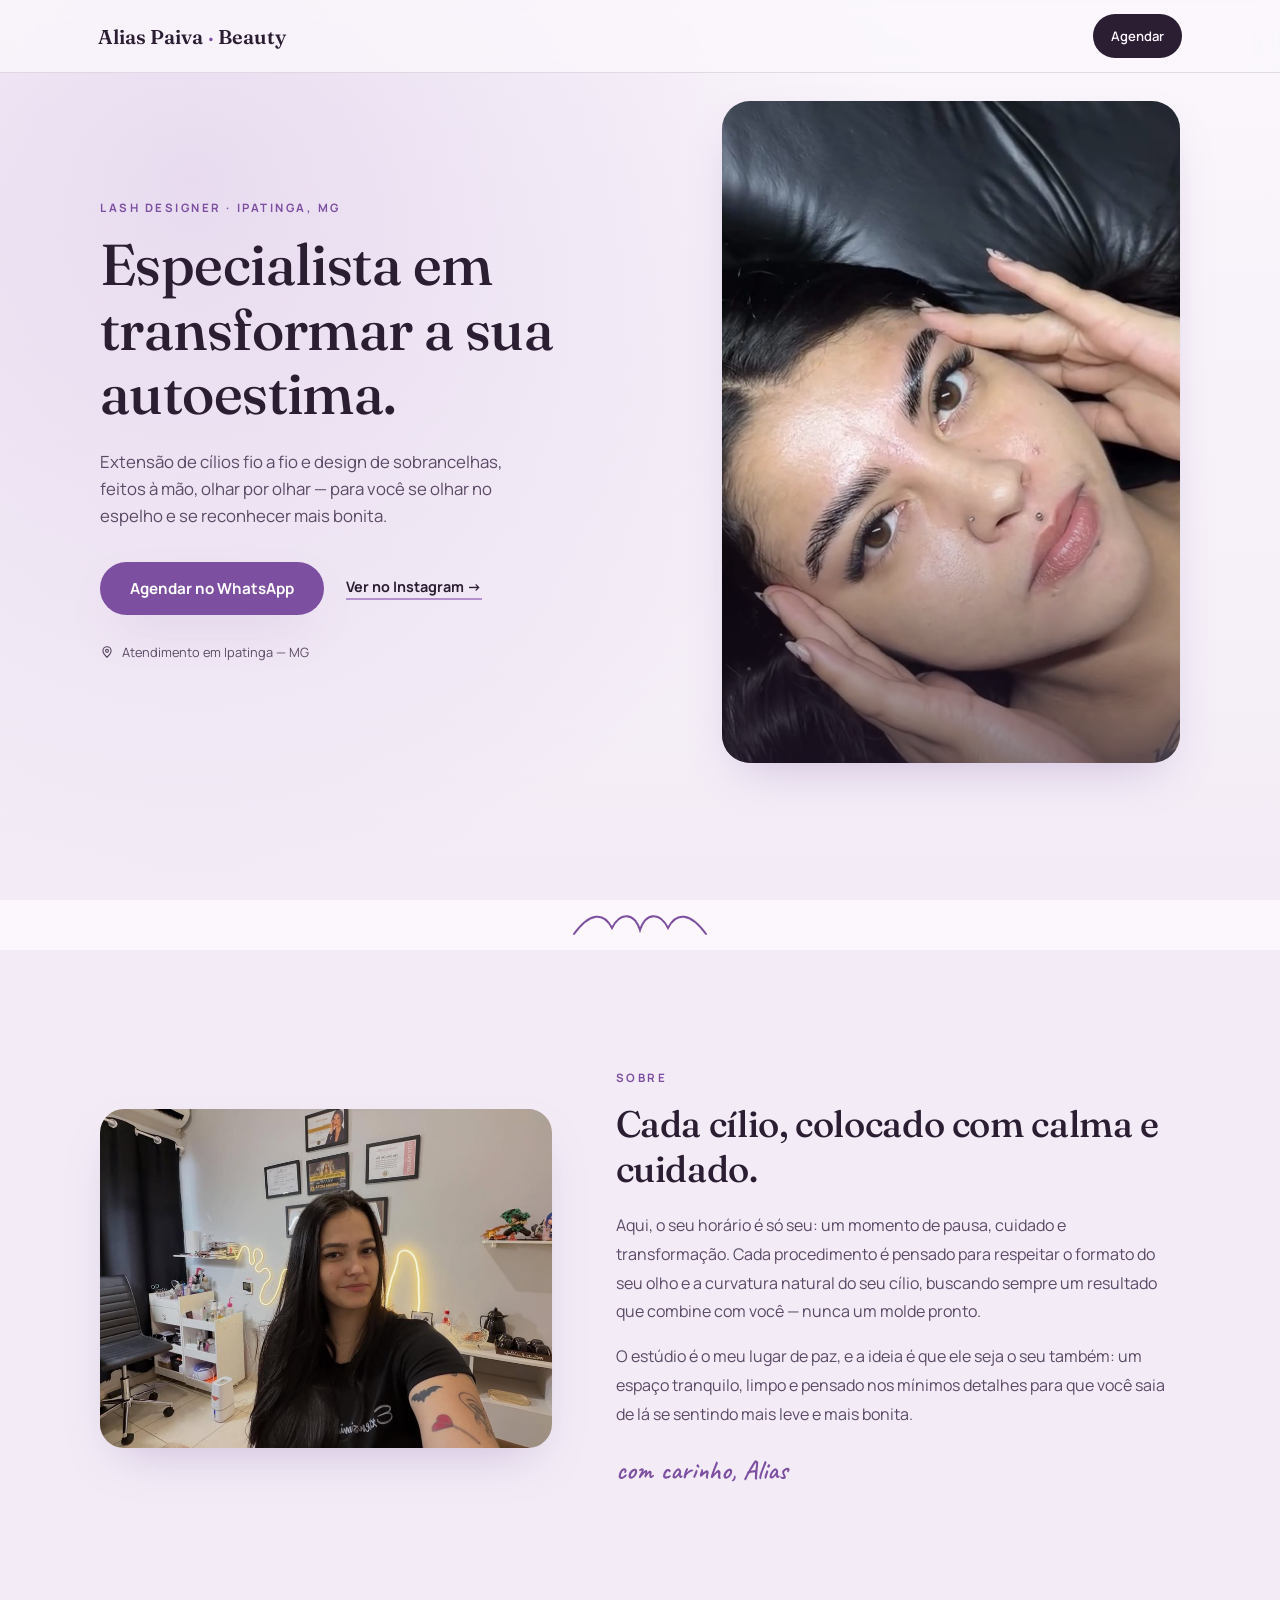
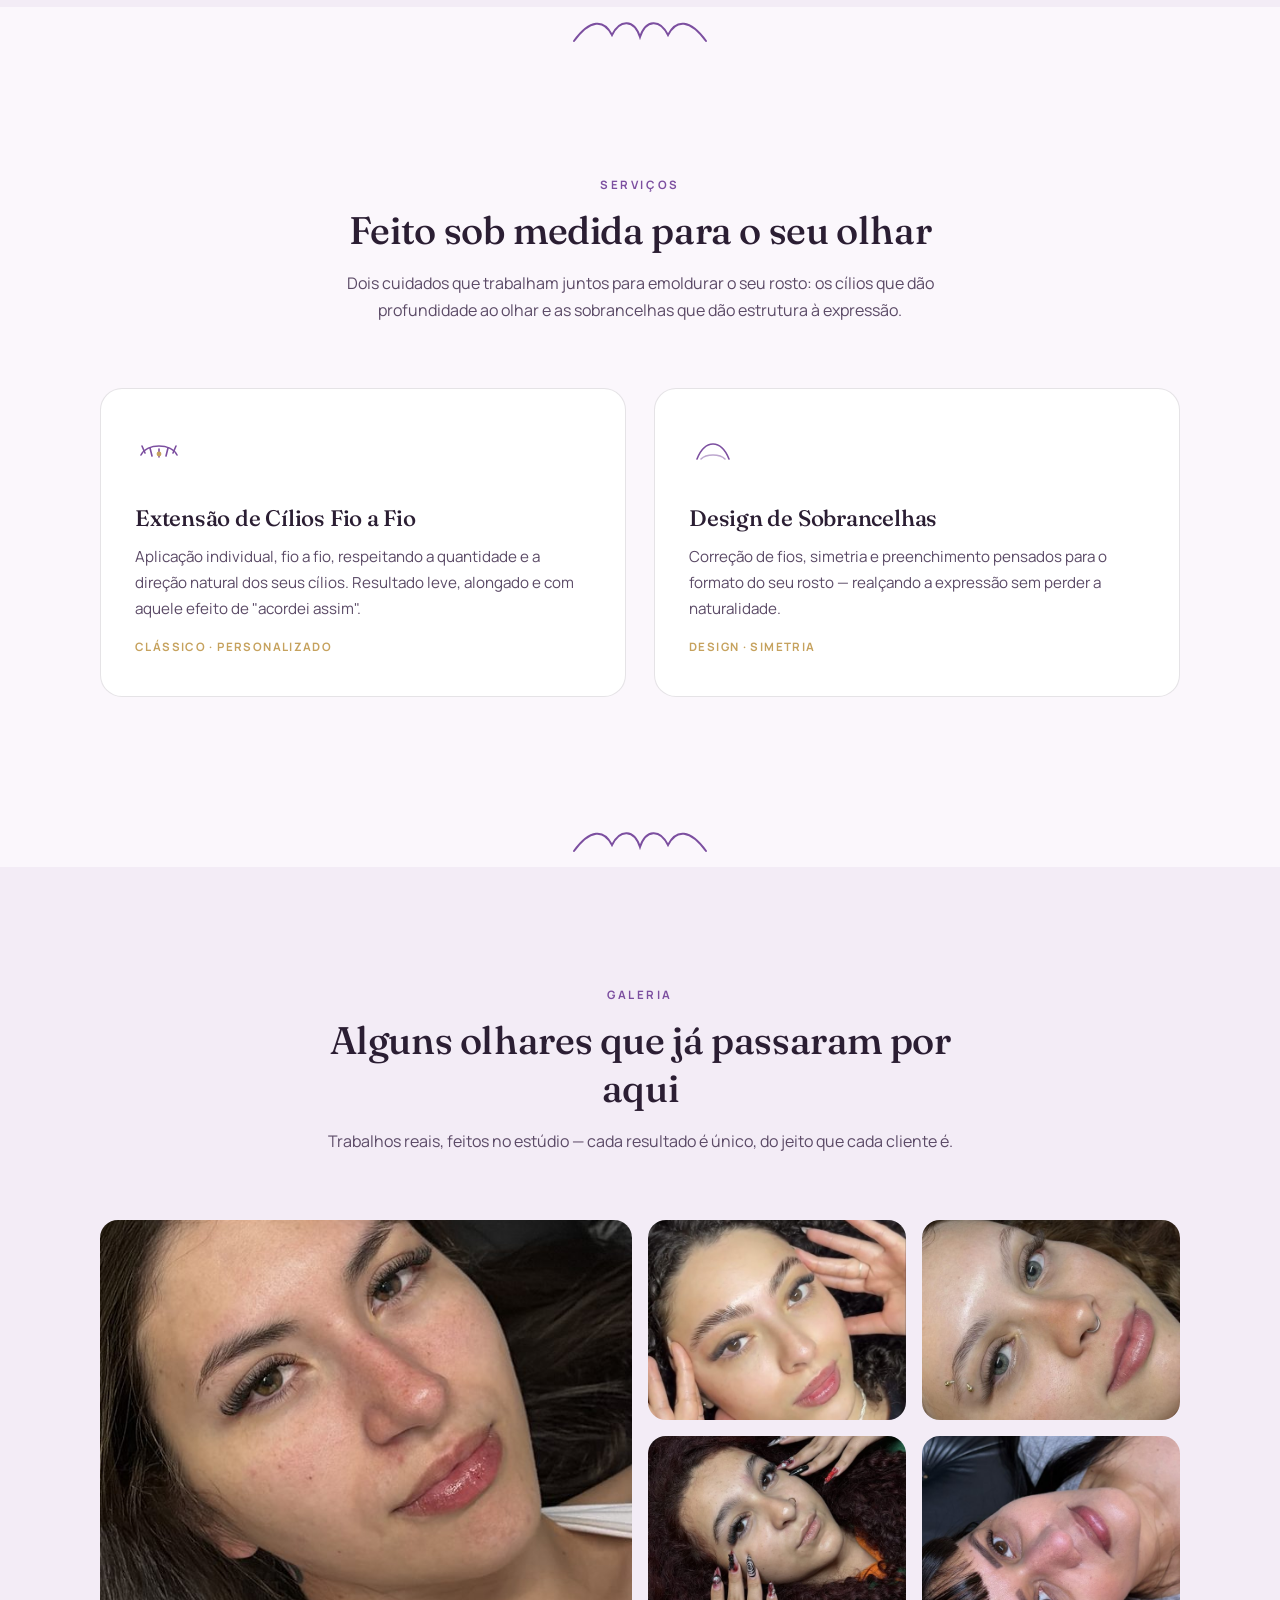
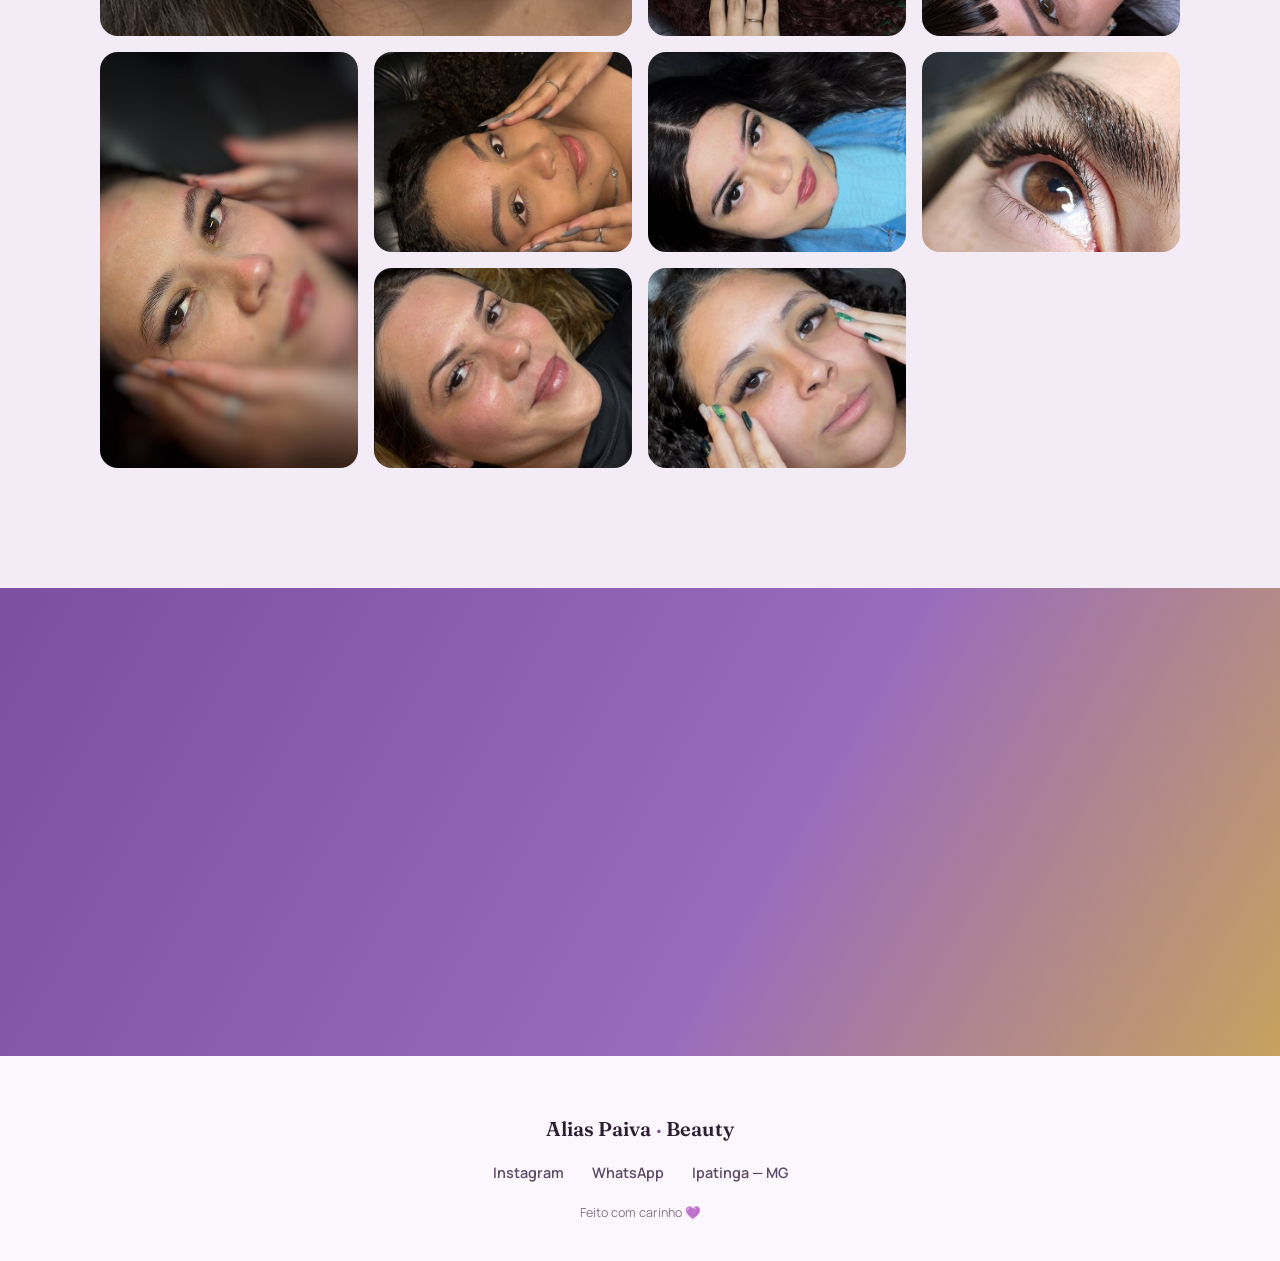
==== commit 946e5ec8: "Atulizando-galeria" ====
--- a/index.html
+++ b/index.html
@@ -112,6 +112,10 @@
       <div class="gallery-item reveal"><img src="images/gallery5.jpg" alt="Detalhe de aplicação de cílios" loading="lazy"></div>
       <div class="gallery-item reveal"><img src="images/gallery6.jpg" alt="Resultado de extensão de cílios fio a fio, olhar aberto" loading="lazy"></div>
       <div class="gallery-item reveal"><img src="images/gallery7.jpg" alt="Resultado final de design de sobrancelha e cílios" loading="lazy"></div>
+      <div class="gallery-item reveal"><img src="images/gallery8.jpg" alt="Resultado de cílios com cabelo cacheado e look completo" loading="lazy"></div>
+      <div class="gallery-item reveal"><img src="images/gallery9.jpg" alt="Detalhe macro de extensão de cílios fio a fio" loading="lazy"></div>
+      <div class="gallery-item reveal"><img src="images/gallery10.jpg" alt="Cliente durante o procedimento com protetor de cílios inferiores" loading="lazy"></div>
+      <div class="gallery-item reveal"><img src="images/gallery11.jpg" alt="Resultado de cílios em cliente de cabelo cacheado" loading="lazy"></div>
     </div>
   </div>
 </section>
@@ -120,7 +124,21 @@
   <div class="container">
     <div class="eyebrow reveal">Vamos marcar?</div>
     <h2 class="reveal">Pronta para o seu novo olhar?</h2>
-    <a class="btn-primary reveal" href="https://api.whatsapp.com/send/?phone=553180142400&text=Ol%C3%A1!%20Vim%20pelo%20site%20e%20quero%20agendar%20um%20hor%C3%A1rio%20%F0%9F%92%9C" target="_blank" rel="noopener">Chamar no WhatsApp</a>
+    <div class="cta-actions">
+      <a class="btn-primary reveal" href="https://api.whatsapp.com/send/?phone=553180142400&text=Ol%C3%A1!%20Vim%20pelo%20site%20e%20quero%20agendar%20um%20hor%C3%A1rio%20%F0%9F%92%9C" target="_blank" rel="noopener">Chamar no WhatsApp</a>
+      <a class="google-badge reveal" href="https://share.google/A0g5crnLHBTmJMWZh" target="_blank" rel="noopener">
+        <svg viewBox="0 0 48 48" width="26" height="26" aria-hidden="true">
+          <path fill="#FFC107" d="M43.6 20.5H42V20H24v8h11.3C33.7 32.9 29.3 36 24 36c-6.6 0-12-5.4-12-12s5.4-12 12-12c3.1 0 5.9 1.2 8 3.1l5.7-5.7C34.6 6.1 29.6 4 24 4 12.9 4 4 12.9 4 24s8.9 20 20 20 20-8.9 20-20c0-1.3-.1-2.7-.4-3.5z"/>
+          <path fill="#FF3D00" d="M6.3 14.7l6.6 4.8C14.6 16 19 13 24 13c3.1 0 5.9 1.2 8 3.1l5.7-5.7C34.6 6.1 29.6 4 24 4 16.3 4 9.7 8.3 6.3 14.7z"/>
+          <path fill="#4CAF50" d="M24 44c5.5 0 10.4-1.9 14-5.1l-6.5-5.4C29.5 35.4 26.9 36 24 36c-5.3 0-9.7-3.1-11.3-7.6l-6.5 5C9.6 39.6 16.2 44 24 44z"/>
+          <path fill="#1976D2" d="M43.6 20.5H42V20H24v8h11.3c-.8 2.3-2.3 4.2-4.2 5.5l6.5 5.4C40.9 36.6 44 31 44 24c0-1.3-.1-2.7-.4-3.5z"/>
+        </svg>
+        <span class="google-badge-copy">
+          <span class="google-badge-stars">★★★★★ <strong>5.0</strong></span>
+          <span class="google-badge-sub">56 avaliações no Google</span>
+        </span>
+      </a>
+    </div>
   </div>
 </section>
 
--- a/css/style.css
+++ b/css/style.css
@@ -199,6 +199,39 @@
   }
   .location-badge svg{ width:14px; height:14px; }
 
+  .google-badge{
+    display:inline-flex;
+    align-items:center;
+    gap:12px;
+    margin-top:16px;
+    padding:12px 18px;
+    background:#fff;
+    border:1px solid var(--line);
+    border-radius:16px;
+    box-shadow:0 12px 30px -18px rgba(43,30,51,0.25);
+    transition:transform .25s ease, box-shadow .25s ease;
+    width:fit-content;
+  }
+  .google-badge:hover{ transform:translateY(-2px); box-shadow:0 18px 36px -16px rgba(43,30,51,0.32); }
+  .google-badge-copy{ display:flex; flex-direction:column; gap:2px; }
+  .google-badge-stars{
+    font-size:0.92rem;
+    font-weight:700;
+    color:var(--gold);
+    letter-spacing:0.02em;
+  }
+  .google-badge-stars strong{ color:var(--plum); margin-left:4px; font-weight:800; }
+  .google-badge-sub{
+    font-size:0.76rem;
+    color:var(--plum-soft);
+    font-weight:600;
+  }
+
+  .cta-band .google-badge{
+    background:rgba(255,255,255,0.95);
+    box-shadow:0 14px 34px -16px rgba(0,0,0,0.35);
+  }
+
   .hero-photo{
     position:relative;
     border-radius:28px;
@@ -345,6 +378,13 @@
   .cta-band .btn-primary{
     background:#fff; color:var(--lilac-deep);
     box-shadow:0 20px 50px -18px rgba(0,0,0,0.3);
+  }
+
+  .cta-actions{
+    display:flex;
+    flex-direction:column;
+    align-items:center;
+    gap:20px;
   }
   .cta-band .btn-primary:hover{ background:var(--plum); color:#fff; }
 
